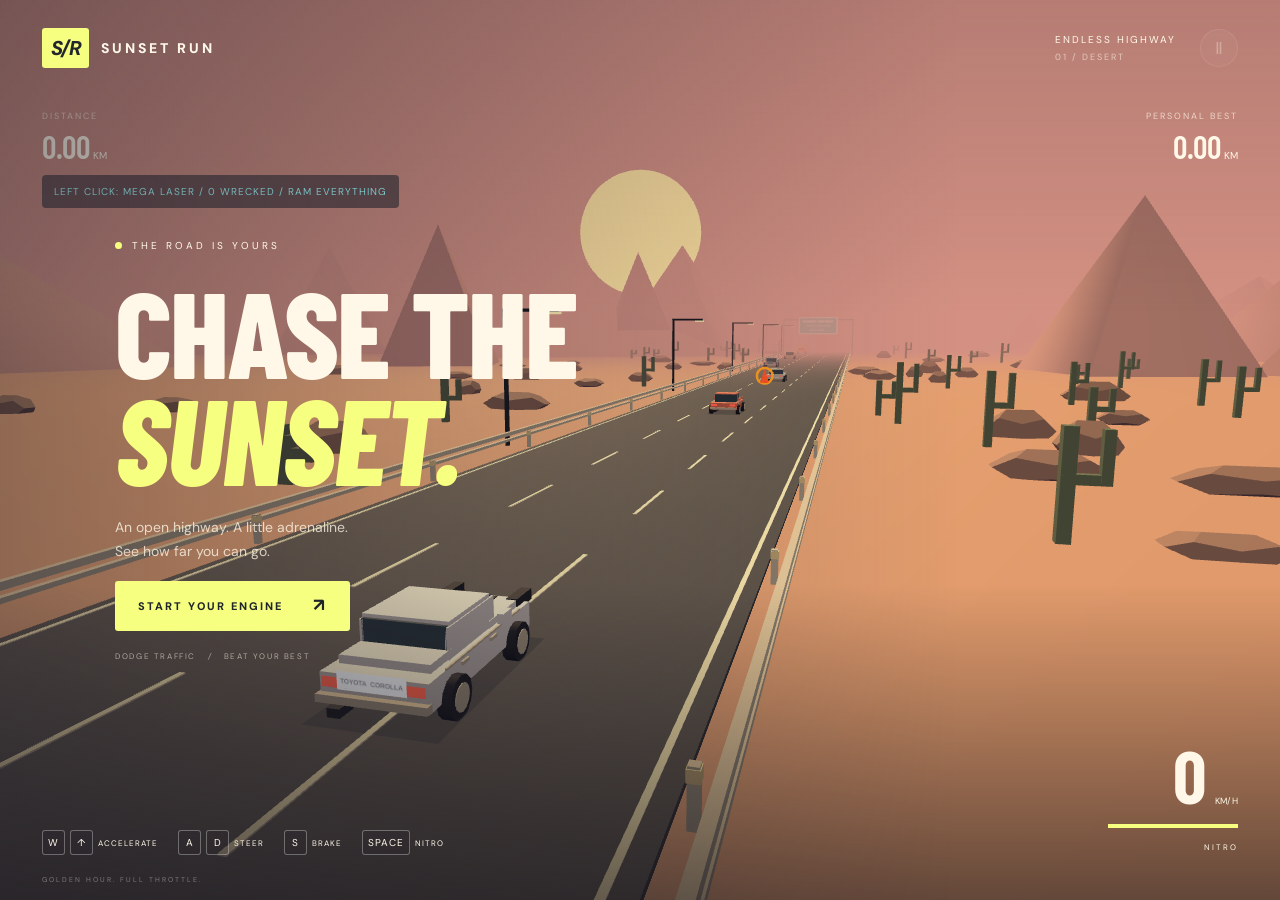
==== Israel/index.html @ e7666c40 "Moved everything into Israel Folder" ====
<!doctype html>
<html lang="en">
<head>
  <meta charset="UTF-8">
  <meta name="viewport" content="width=device-width, initial-scale=1.0">
  <meta name="theme-color" content="#151720">
  <title>Sunset Run — Arcade racer</title>
  <link rel="stylesheet" href="style.css">
</head>
<body>
  <main id="game">
    <div id="scene" aria-label="Three dimensional highway racing game"></div>
    <header><a class="brand" href="./"><span class="brand-icon">S/R</span> SUNSET RUN</a><div class="edition">ENDLESS HIGHWAY <span>01 / DESERT</span></div><button id="pause" class="icon-button" aria-label="Pause game" disabled>Ⅱ</button></header>
    <div class="top-hud"><div><span class="label">DISTANCE</span><strong><span id="distance">0.00</span><small> KM</small></strong></div><div class="best"><span class="label">PERSONAL BEST</span><strong><span id="best">0.00</span><small> KM</small></strong></div></div>
    <div id="combat" class="combat">LEFT CLICK: MEGA LASER / RAM EVERYTHING</div>
    <button class="touch-laser" data-key="KeyF" aria-label="Fire lasers">FIRE LASERS</button>
    <section id="overlay" class="overlay" aria-labelledby="title">
      <div class="intro"><div class="eyebrow"><span></span> THE ROAD IS YOURS</div><h1 id="title">CHASE THE<br><em>SUNSET.</em></h1><p id="message">An open highway. A little adrenaline.<br>See how far you can go.</p><button id="start" class="start" disabled>LOADING ENGINE… <span>↗</span></button><div class="intro-hint">DODGE TRAFFIC <i> / </i> BEAT YOUR BEST</div></div>
    </section>
    <footer><div class="controls"><span><kbd>W</kbd><kbd>↑</kbd> ACCELERATE</span><span><kbd>A</kbd><kbd>D</kbd> STEER</span><span><kbd>S</kbd> BRAKE</span><span><kbd>SPACE</kbd> NITRO</span></div><div class="speed"><strong id="speed">0</strong><span>KM/H</span><div class="nitro-track"><div id="nitro"></div></div><small>NITRO</small></div></footer>
    <div class="touch-controls"><button data-key="ArrowLeft" aria-label="Steer left">←</button><button data-key="ArrowRight" aria-label="Steer right">→</button><button data-key="ArrowDown" aria-label="Brake">BRAKE</button><button data-key="Space" aria-label="Nitro">NITRO</button><button data-key="ArrowUp" aria-label="Accelerate">GO</button></div>
    <div class="corner-note">GOLDEN HOUR. FULL THROTTLE.</div>
  </main>
  <script src="three.min.js"></script>
  <script src="game.js"></script>
</body>
</html>
---- Israel/style.css ----
@import url('https://fonts.googleapis.com/css2?family=Barlow+Condensed:wght@600;700;800;900&family=DM+Sans:wght@400;500;600;700&display=swap');
.combat{position:absolute;top:175px;left:42px;z-index:2;font-size:10px;letter-spacing:1px;color:#9fffff;background:#20232d99;padding:10px 12px;border-radius:4px;pointer-events:none}.combat.on-fire{color:#fff0a0;background:#ba3c12cc}.touch-laser{display:none;position:absolute;bottom:88px;left:20px;z-index:4;padding:16px;color:#9fffff;background:#20232dcc;border:1px solid #9fffff;border-radius:8px;touch-action:none}@media(max-width:700px){.combat{top:145px;left:20px;font-size:8px;max-width:90%}.touch-laser{display:block}}
:root{font-family:'DM Sans',sans-serif;color:#fff8e9;background:#c98779;font-synthesis:none}*{box-sizing:border-box}body{margin:0;overflow:hidden}button,a{-webkit-tap-highlight-color:transparent}button{font:inherit;cursor:pointer}button:focus-visible,a:focus-visible{outline:3px solid #fff;outline-offset:5px}#game{height:100dvh;min-height:480px;position:relative;overflow:hidden}#scene{position:absolute;inset:0}canvas{display:block;width:100%;height:100%}#game:after{content:'';position:absolute;inset:0;pointer-events:none;background:linear-gradient(#221a292b,transparent 35%,transparent 65%,#17151b9e)}header{position:absolute;top:0;left:0;width:100%;padding:28px 42px;display:flex;align-items:center;gap:24px;z-index:3}.brand{color:inherit;text-decoration:none;letter-spacing:3px;font-weight:800;font-size:14px;display:flex;align-items:center;gap:12px}.brand-icon{background:#f6ff80;color:#23272b;font-style:italic;letter-spacing:-2px;font-size:20px;padding:7px 9px;border-radius:3px}.edition{margin-left:auto;font-size:10px;letter-spacing:2px}.edition span{display:block;color:#fff8e99c;margin-top:5px;font-size:9px}.icon-button{background:#ffffff15;border:1px solid #ffffff45;color:inherit;width:38px;height:38px;border-radius:50%}.icon-button:disabled{opacity:.35}.top-hud{position:absolute;top:110px;left:42px;right:42px;display:flex;justify-content:space-between;z-index:2}.label{display:block;font-size:9px;letter-spacing:2px;margin-bottom:5px;color:#fff8e9b3}.top-hud strong{font-family:'Barlow Condensed',sans-serif;font-size:32px;font-weight:600}.top-hud small{font:10px 'DM Sans',sans-serif}.best{text-align:right}.overlay{position:absolute;inset:0;z-index:2;display:flex;align-items:center;padding:50px 9%;background:linear-gradient(90deg,#23212b70,transparent 75%)}.overlay[hidden]{display:none}.intro{margin-top:0}.eyebrow{font-size:10px;letter-spacing:3px;display:flex;align-items:center;gap:10px}.eyebrow span{width:7px;height:7px;background:#f6ff80;border-radius:50%}h1{font-family:'Barlow Condensed',Impact,sans-serif;font-size:clamp(70px,9.5vw,144px);font-weight:800;line-height:.88;letter-spacing:-2px;margin:25px 0}h1 em{color:#f6ff80;font-style:italic}p{font-size:14px;line-height:1.7;color:#fff8e9c4}.start{margin-top:18px;border:0;border-radius:3px;background:#f6ff80;padding:18px 23px;color:#20252a;font-size:11px;font-weight:800;letter-spacing:2px;min-width:225px;display:flex;justify-content:space-between;gap:30px}.start:hover{background:#fcffbc;transform:translateY(-2px)}.start:disabled{opacity:.65;cursor:wait}.start span{font-size:18px;line-height:12px}.intro-hint{margin-top:20px;font-size:8px;letter-spacing:1.6px;color:#fff8e990}.intro-hint i{padding:0 8px}footer{position:absolute;bottom:45px;left:42px;right:42px;z-index:3;display:flex;align-items:flex-end;justify-content:space-between;pointer-events:none}.controls{display:flex;gap:20px;align-items:center;font-size:8px;letter-spacing:1px}.controls>span{display:flex;align-items:center;gap:5px}kbd{font:10px 'DM Sans',sans-serif;border:1px solid #ffffff50;background:#24202b25;padding:5px;min-width:23px;text-align:center;border-radius:3px}.speed{text-align:right}.speed strong{font-family:'Barlow Condensed',sans-serif;font-size:74px;line-height:1}.speed>span{font-size:9px;margin-left:8px}.nitro-track{width:130px;height:4px;background:#ffffff30;margin:12px 0 6px auto}#nitro{height:100%;width:100%;background:#f6ff80}.speed small{font-size:8px;letter-spacing:2px}.corner-note{position:absolute;bottom:16px;left:42px;z-index:3;font-size:7px;letter-spacing:2px;color:#ffffff60}.touch-controls{display:none;position:absolute;bottom:20px;left:16px;right:16px;z-index:4;gap:8px}.touch-controls button{touch-action:none;user-select:none;background:#25253099;color:white;border:1px solid #ffffff50;border-radius:8px;min-height:48px;flex:1;font-size:12px}.touch-controls button:active{background:#747848}@media(max-width:700px){header{padding:20px}.edition{display:none}header .icon-button{margin-left:auto}.top-hud{left:20px;right:20px;top:86px}.overlay{padding:25px}.intro{margin-top:-30px}h1{font-size:80px}.controls{display:none}footer{bottom:90px;right:20px;left:20px}.speed strong{font-size:48px}.corner-note{display:none}.touch-controls{display:flex}.intro-hint{font-size:7px}}@media(max-height:600px){h1{font-size:64px;margin:12px 0}.intro{margin-top:45px}.intro p{margin:8px 0}.start{margin-top:8px;padding:14px 20px}.intro-hint{margin-top:12px}.top-hud{top:85px}.controls{gap:9px}}
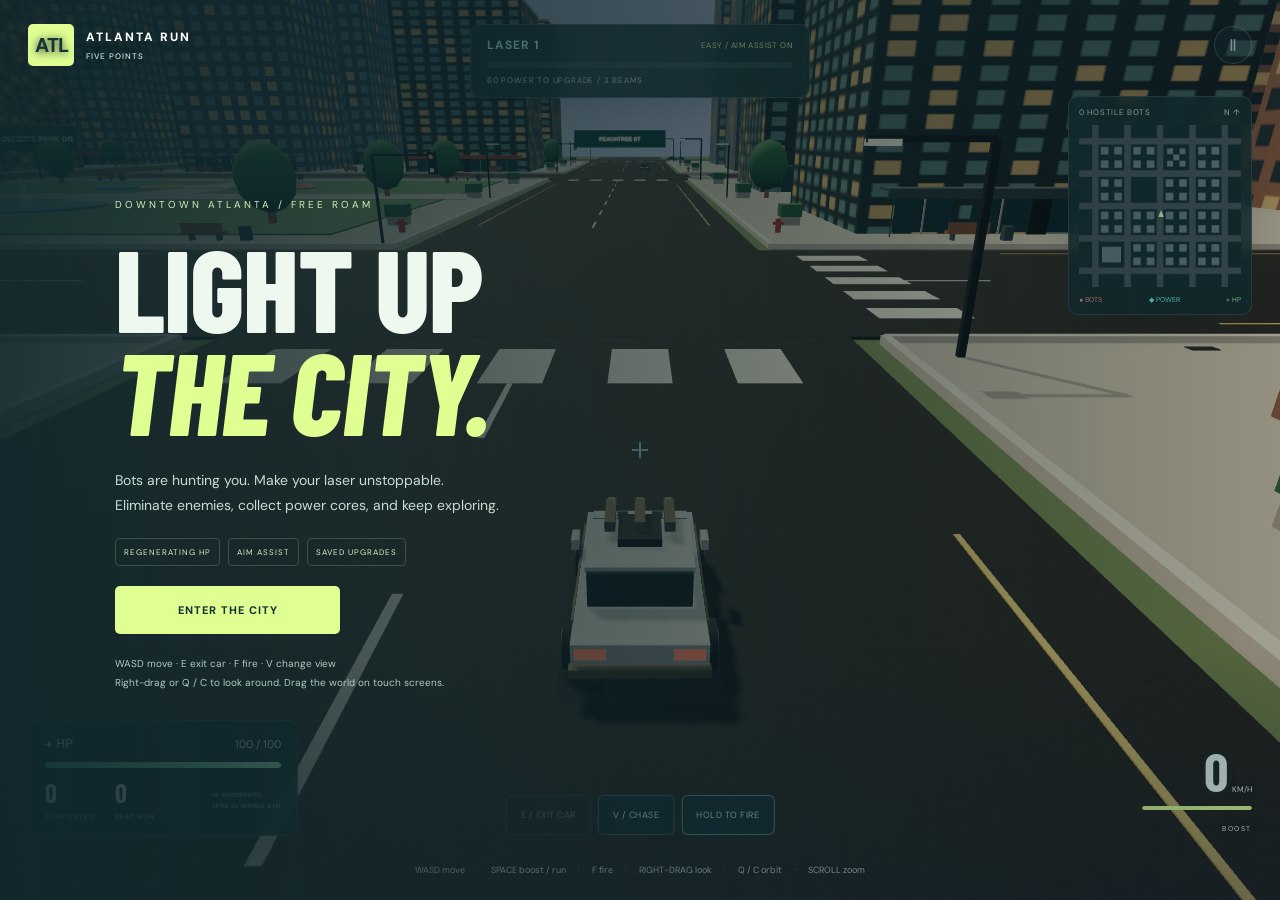
==== commit ed4891fb: "Features" ====
--- a/Israel/index.html
+++ b/Israel/index.html
@@ -3,25 +3,29 @@
 <head>
   <meta charset="UTF-8">
   <meta name="viewport" content="width=device-width, initial-scale=1.0">
-  <meta name="theme-color" content="#151720">
-  <title>Sunset Run — Arcade racer</title>
+  <meta name="theme-color" content="#14272d">
+  <title>Atlanta Run | Laser Uprising</title>
   <link rel="stylesheet" href="style.css">
 </head>
 <body>
   <main id="game">
-    <div id="scene" aria-label="Three dimensional highway racing game"></div>
-    <header><a class="brand" href="./"><span class="brand-icon">S/R</span> SUNSET RUN</a><div class="edition">ENDLESS HIGHWAY <span>01 / DESERT</span></div><button id="pause" class="icon-button" aria-label="Pause game" disabled>Ⅱ</button></header>
-    <div class="top-hud"><div><span class="label">DISTANCE</span><strong><span id="distance">0.00</span><small> KM</small></strong></div><div class="best"><span class="label">PERSONAL BEST</span><strong><span id="best">0.00</span><small> KM</small></strong></div></div>
-    <div id="combat" class="combat">LEFT CLICK: MEGA LASER / RAM EVERYTHING</div>
-    <button class="touch-laser" data-key="KeyF" aria-label="Fire lasers">FIRE LASERS</button>
-    <section id="overlay" class="overlay" aria-labelledby="title">
-      <div class="intro"><div class="eyebrow"><span></span> THE ROAD IS YOURS</div><h1 id="title">CHASE THE<br><em>SUNSET.</em></h1><p id="message">An open highway. A little adrenaline.<br>See how far you can go.</p><button id="start" class="start" disabled>LOADING ENGINE… <span>↗</span></button><div class="intro-hint">DODGE TRAFFIC <i> / </i> BEAT YOUR BEST</div></div>
-    </section>
-    <footer><div class="controls"><span><kbd>W</kbd><kbd>↑</kbd> ACCELERATE</span><span><kbd>A</kbd><kbd>D</kbd> STEER</span><span><kbd>S</kbd> BRAKE</span><span><kbd>SPACE</kbd> NITRO</span></div><div class="speed"><strong id="speed">0</strong><span>KM/H</span><div class="nitro-track"><div id="nitro"></div></div><small>NITRO</small></div></footer>
-    <div class="touch-controls"><button data-key="ArrowLeft" aria-label="Steer left">←</button><button data-key="ArrowRight" aria-label="Steer right">→</button><button data-key="ArrowDown" aria-label="Brake">BRAKE</button><button data-key="Space" aria-label="Nitro">NITRO</button><button data-key="ArrowUp" aria-label="Accelerate">GO</button></div>
-    <div class="corner-note">GOLDEN HOUR. FULL THROTTLE.</div>
+    <div id="scene" aria-label="Open-world downtown Atlanta laser survival game"></div>
+    <header><a class="brand" href="./"><span>ATL</span><div>ATLANTA RUN<small id="district">DOWNTOWN / LASER UPRISING</small></div></a><button id="pause" aria-label="Pause game" disabled>Ⅱ</button></header>
+    <section class="power-panel" aria-label="Laser progression"><div><strong id="power-level">LASER 1</strong><span id="streak">EASY / AIM ASSIST ON</span></div><div class="meter"><div id="power-fill"></div></div><small id="power-detail">ELIMINATE BOTS. COLLECT POWER. UPGRADE.</small></section>
+    <aside class="radar-panel" aria-label="City radar"><div class="panel-title"><span id="bot-count">HOSTILE BOTS</span><span>N ↑</span></div><canvas id="minimap" width="240" height="240" aria-label="City radar. Red dots are enemies, blue dots are power, green dots restore health. Tap to mark a destination."></canvas><div class="radar-key"><span>● BOTS</span><span>◆ POWER</span><span>+ HP</span></div></aside>
+    <div id="toast" role="status" hidden></div>
+    <div id="crosshair" aria-hidden="true"><i></i><b></b></div>
+    <div id="damage-flash" aria-hidden="true"></div>
+    <section id="health" class="health-panel" aria-label="Player health"><div class="health-title"><strong>+ HP</strong><span id="hp-value">100 / 100</span></div><div class="meter"><div id="hp-fill"></div></div><div class="score"><div><strong id="kills">0</strong><small>ELIMINATED</small></div><div><strong id="best">0</strong><small>BEST RUN</small></div><span>HP REGENERATES<br>AFTER 5s WITHOUT A HIT</span></div></section>
+    <nav class="action-bar" aria-label="Game controls"><button id="vehicle" disabled>E / EXIT CAR</button><button id="view">V / CHASE</button><button class="fire-button" data-key="KeyF">HOLD TO FIRE</button></nav>
+    <div class="driving-hud"><strong id="speed">0</strong><small>KM/H</small><div class="meter"><div id="nitro"></div></div><span>BOOST</span></div>
+    <div class="controls-hint">WASD move <i>·</i> SPACE boost / run <i>·</i> F fire <i>·</i> RIGHT-DRAG look <i>·</i> Q / C orbit <i>·</i> SCROLL zoom</div>
+    <div class="touch-controls"><button data-key="ArrowLeft" aria-label="Turn or move left">←</button><button data-key="ArrowRight" aria-label="Turn or move right">→</button><button data-key="ArrowDown" aria-label="Reverse or move backward">BACK</button><button data-key="Space" aria-label="Boost or sprint">BOOST</button><button data-key="ArrowUp" aria-label="Drive or walk forward">GO</button></div>
+    <section id="overlay" class="overlay" aria-labelledby="title"><div class="intro"><div class="eyebrow">DOWNTOWN ATLANTA / FREE ROAM</div><h1 id="title">LIGHT UP<br><em>THE CITY.</em></h1><p id="message">Bots are hunting you. Make your laser unstoppable.<br>Eliminate enemies, collect power cores, and keep exploring.</p><div class="intro-features"><span>REGENERATING HP</span><span>AIM ASSIST</span><span>SAVED UPGRADES</span></div><button id="start" disabled>LOADING CITY</button><p class="intro-controls">WASD move · E exit car · F fire · V change view<br>Right-drag or Q / C to look around. Drag the world on touch screens.</p></div></section>
   </main>
   <script src="three.min.js"></script>
+  <script src="downtown-world.js"></script>
+  <script src="downtown-survival.js"></script>
   <script src="game.js"></script>
 </body>
 </html>
--- a/Israel/style.css
+++ b/Israel/style.css
@@ -1,3 +1,14 @@
 @import url('https://fonts.googleapis.com/css2?family=Barlow+Condensed:wght@600;700;800;900&family=DM+Sans:wght@400;500;600;700&display=swap');
-.combat{position:absolute;top:175px;left:42px;z-index:2;font-size:10px;letter-spacing:1px;color:#9fffff;background:#20232d99;padding:10px 12px;border-radius:4px;pointer-events:none}.combat.on-fire{color:#fff0a0;background:#ba3c12cc}.touch-laser{display:none;position:absolute;bottom:88px;left:20px;z-index:4;padding:16px;color:#9fffff;background:#20232dcc;border:1px solid #9fffff;border-radius:8px;touch-action:none}@media(max-width:700px){.combat{top:145px;left:20px;font-size:8px;max-width:90%}.touch-laser{display:block}}
-:root{font-family:'DM Sans',sans-serif;color:#fff8e9;background:#c98779;font-synthesis:none}*{box-sizing:border-box}body{margin:0;overflow:hidden}button,a{-webkit-tap-highlight-color:transparent}button{font:inherit;cursor:pointer}button:focus-visible,a:focus-visible{outline:3px solid #fff;outline-offset:5px}#game{height:100dvh;min-height:480px;position:relative;overflow:hidden}#scene{position:absolute;inset:0}canvas{display:block;width:100%;height:100%}#game:after{content:'';position:absolute;inset:0;pointer-events:none;background:linear-gradient(#221a292b,transparent 35%,transparent 65%,#17151b9e)}header{position:absolute;top:0;left:0;width:100%;padding:28px 42px;display:flex;align-items:center;gap:24px;z-index:3}.brand{color:inherit;text-decoration:none;letter-spacing:3px;font-weight:800;font-size:14px;display:flex;align-items:center;gap:12px}.brand-icon{background:#f6ff80;color:#23272b;font-style:italic;letter-spacing:-2px;font-size:20px;padding:7px 9px;border-radius:3px}.edition{margin-left:auto;font-size:10px;letter-spacing:2px}.edition span{display:block;color:#fff8e99c;margin-top:5px;font-size:9px}.icon-button{background:#ffffff15;border:1px solid #ffffff45;color:inherit;width:38px;height:38px;border-radius:50%}.icon-button:disabled{opacity:.35}.top-hud{position:absolute;top:110px;left:42px;right:42px;display:flex;justify-content:space-between;z-index:2}.label{display:block;font-size:9px;letter-spacing:2px;margin-bottom:5px;color:#fff8e9b3}.top-hud strong{font-family:'Barlow Condensed',sans-serif;font-size:32px;font-weight:600}.top-hud small{font:10px 'DM Sans',sans-serif}.best{text-align:right}.overlay{position:absolute;inset:0;z-index:2;display:flex;align-items:center;padding:50px 9%;background:linear-gradient(90deg,#23212b70,transparent 75%)}.overlay[hidden]{display:none}.intro{margin-top:0}.eyebrow{font-size:10px;letter-spacing:3px;display:flex;align-items:center;gap:10px}.eyebrow span{width:7px;height:7px;background:#f6ff80;border-radius:50%}h1{font-family:'Barlow Condensed',Impact,sans-serif;font-size:clamp(70px,9.5vw,144px);font-weight:800;line-height:.88;letter-spacing:-2px;margin:25px 0}h1 em{color:#f6ff80;font-style:italic}p{font-size:14px;line-height:1.7;color:#fff8e9c4}.start{margin-top:18px;border:0;border-radius:3px;background:#f6ff80;padding:18px 23px;color:#20252a;font-size:11px;font-weight:800;letter-spacing:2px;min-width:225px;display:flex;justify-content:space-between;gap:30px}.start:hover{background:#fcffbc;transform:translateY(-2px)}.start:disabled{opacity:.65;cursor:wait}.start span{font-size:18px;line-height:12px}.intro-hint{margin-top:20px;font-size:8px;letter-spacing:1.6px;color:#fff8e990}.intro-hint i{padding:0 8px}footer{position:absolute;bottom:45px;left:42px;right:42px;z-index:3;display:flex;align-items:flex-end;justify-content:space-between;pointer-events:none}.controls{display:flex;gap:20px;align-items:center;font-size:8px;letter-spacing:1px}.controls>span{display:flex;align-items:center;gap:5px}kbd{font:10px 'DM Sans',sans-serif;border:1px solid #ffffff50;background:#24202b25;padding:5px;min-width:23px;text-align:center;border-radius:3px}.speed{text-align:right}.speed strong{font-family:'Barlow Condensed',sans-serif;font-size:74px;line-height:1}.speed>span{font-size:9px;margin-left:8px}.nitro-track{width:130px;height:4px;background:#ffffff30;margin:12px 0 6px auto}#nitro{height:100%;width:100%;background:#f6ff80}.speed small{font-size:8px;letter-spacing:2px}.corner-note{position:absolute;bottom:16px;left:42px;z-index:3;font-size:7px;letter-spacing:2px;color:#ffffff60}.touch-controls{display:none;position:absolute;bottom:20px;left:16px;right:16px;z-index:4;gap:8px}.touch-controls button{touch-action:none;user-select:none;background:#25253099;color:white;border:1px solid #ffffff50;border-radius:8px;min-height:48px;flex:1;font-size:12px}.touch-controls button:active{background:#747848}@media(max-width:700px){header{padding:20px}.edition{display:none}header .icon-button{margin-left:auto}.top-hud{left:20px;right:20px;top:86px}.overlay{padding:25px}.intro{margin-top:-30px}h1{font-size:80px}.controls{display:none}footer{bottom:90px;right:20px;left:20px}.speed strong{font-size:48px}.corner-note{display:none}.touch-controls{display:flex}.intro-hint{font-size:7px}}@media(max-height:600px){h1{font-size:64px;margin:12px 0}.intro{margin-top:45px}.intro p{margin:8px 0}.start{margin-top:8px;padding:14px 20px}.intro-hint{margin-top:12px}.top-hud{top:85px}.controls{gap:9px}}
+:root{font-family:'DM Sans',Arial,sans-serif;color:#eff8ee;background:#16282e;font-synthesis:none}*{box-sizing:border-box}body{margin:0;overflow:hidden}button,a{-webkit-tap-highlight-color:transparent}button{font:inherit;cursor:pointer;touch-action:manipulation}button:focus-visible,a:focus-visible{outline:2px solid #d7ff93;outline-offset:4px}button:disabled{opacity:.4;cursor:default}#game{height:100dvh;min-height:420px;position:relative;overflow:hidden}#scene{position:absolute;inset:0}#scene canvas{display:block;width:100%;height:100%;touch-action:none}#game:after{content:'';position:absolute;inset:0;background:linear-gradient(#0d202b40,transparent 25%,transparent 72%,#0a172862);pointer-events:none;z-index:1}
+header{position:absolute;top:24px;left:28px;right:28px;display:flex;justify-content:space-between;align-items:center;z-index:9}.brand{display:flex;align-items:center;gap:12px;color:#fff;text-decoration:none;font-size:12px;letter-spacing:2px;font-weight:800;text-shadow:0 1px 8px #142b2e}.brand>span{display:grid;place-items:center;width:46px;height:42px;background:#dfff93;color:#183336;letter-spacing:-1px;border-radius:5px;font-size:20px}.brand small{display:block;font-size:8px;letter-spacing:1px;margin-top:6px;font-weight:500;color:#d3e8df}#pause{border:1px solid #cce2df66;border-radius:50%;width:38px;height:38px;background:#142c33ba;color:#fff;font-size:16px}
+.power-panel,.radar-panel,.health-panel{position:absolute;z-index:3;background:#11282bd9;border:1px solid #d0efe125;box-shadow:0 8px 30px #00172124;backdrop-filter:blur(9px);border-radius:10px}.power-panel{top:24px;left:50%;transform:translateX(-50%);width:340px;padding:12px 16px}.power-panel>div:first-child{display:flex;justify-content:space-between;align-items:center}.power-panel strong{font-size:12px;color:#afffee;letter-spacing:1px}#streak{font-size:8px;color:#d9e898;letter-spacing:.4px}.meter{height:6px;background:#8cafaa25;border-radius:5px;overflow:hidden}.meter>div{height:100%;border-radius:5px;transition:width .18s ease}#power-fill{background:linear-gradient(90deg,#3dddc4,#c0ffda);width:0}.power-panel .meter{margin:9px 0 7px}.power-panel>small{display:block;font-size:8px;letter-spacing:.8px;color:#c0d8cf}
+.radar-panel{right:28px;top:96px;width:184px;padding:10px}.panel-title{display:flex;justify-content:space-between;font-size:8px;letter-spacing:.7px;margin-bottom:8px;color:#d2e6d9}#minimap{width:100%;height:auto;aspect-ratio:1;display:block;border-radius:6px;cursor:crosshair;touch-action:manipulation}.radar-key{display:flex;justify-content:space-between;font-size:7px;margin-top:8px}.radar-key span:nth-child(1){color:#ff9891}.radar-key span:nth-child(2){color:#6bfff0}.radar-key span:nth-child(3){color:#9cffad}
+.health-panel{bottom:64px;left:28px;width:270px;padding:14px 16px}.health-title{display:flex;justify-content:space-between;align-items:center;margin-bottom:10px}.health-title strong{color:#a8f7b9;font-size:13px}.health-title span{font-size:11px;font-variant-numeric:tabular-nums}#hp-fill{width:100%;background:linear-gradient(90deg,#48c392,#b4ffd1)}.health-panel.low #hp-fill{background:#ff8278}.score{display:flex;gap:20px;margin-top:12px}.score strong{font-family:'Barlow Condensed',Impact,sans-serif;font-size:26px;line-height:1}.score small{display:block;font-size:7px;letter-spacing:1px;margin-top:4px;color:#b0c9bd}.score>span{font-size:6px;line-height:1.8;margin:auto 0 auto auto;color:#9bbaad}
+.action-bar{position:absolute;z-index:4;bottom:65px;left:50%;transform:translateX(-50%);display:flex;gap:7px}.action-bar button{border:1px solid #b6dbcc44;background:#122b31e0;color:#e0f5e9;border-radius:6px;padding:13px 14px;font-size:9px;letter-spacing:.5px;white-space:nowrap}.action-bar button:hover:enabled{background:#30514f}.action-bar .fire-button{border-color:#97eacc88;color:#ceffe6;touch-action:none}.fire-button:active{background:#539580}.driving-hud{position:absolute;bottom:64px;right:28px;z-index:3;text-align:right;width:110px;text-shadow:0 1px 6px #132b2e}.driving-hud>strong{font-family:'Barlow Condensed',Impact,sans-serif;font-size:54px;line-height:1}.driving-hud>small{font-size:8px;margin-left:4px}.driving-hud .meter{margin:8px 0 5px;height:4px}#nitro{width:100%;background:#dfff93}.driving-hud>span{font-size:7px;letter-spacing:1.6px}.controls-hint{position:absolute;left:0;right:0;bottom:24px;text-align:center;z-index:3;font-size:9px;color:#e8f2e3;text-shadow:0 1px 5px #10242a}.controls-hint i{font-style:normal;margin:0 10px;color:#a2baae}
+#toast{position:absolute;z-index:5;top:108px;left:50%;transform:translateX(-50%);max-width:440px;width:max-content;padding:12px 18px;border:1px solid #dfff9366;border-radius:7px;background:#173b36e8;color:#e6ffd4;font-size:11px;text-align:center;pointer-events:none}#toast[hidden]{display:none}#crosshair{position:absolute;z-index:2;left:50%;top:50%;width:16px;height:16px;transform:translate(-50%,-50%);pointer-events:none;opacity:.7}#crosshair i,#crosshair b{position:absolute;background:#e0ffed;box-shadow:0 0 4px #163d40}#crosshair i{width:16px;height:2px;top:7px}#crosshair b{width:2px;height:16px;left:7px}#crosshair.confirmed{transform:translate(-50%,-50%) rotate(45deg);opacity:1}#crosshair.confirmed i,#crosshair.confirmed b{background:#ffdd84}#damage-flash{position:absolute;inset:0;z-index:5;box-shadow:inset 0 0 110px #fa4b4166;opacity:0;transition:opacity .2s;pointer-events:none}#damage-flash.hit{opacity:1}
+.overlay{position:absolute;inset:0;z-index:8;display:flex;align-items:center;padding:70px 9%;background:linear-gradient(90deg,#10282dec,#10282d50)}.overlay[hidden]{display:none}.intro{max-width:780px}.eyebrow{font-size:10px;letter-spacing:3px;color:#d2edb6}h1{font-family:'Barlow Condensed',Impact,sans-serif;font-size:clamp(70px,9vw,130px);line-height:.9;letter-spacing:-1px;margin:25px 0;font-weight:800}h1 em{color:#dfff93;font-style:italic}.intro>p{font-size:14px;line-height:1.8;color:#c8ddd3}.intro-features{display:flex;gap:8px;margin:20px 0}.intro-features span{font-size:8px;letter-spacing:1px;border:1px solid #c5ebbd33;border-radius:4px;padding:8px;color:#d8efbe}#start{display:block;min-width:225px;padding:17px 24px;border:0;background:#dfff93;border-radius:5px;font-weight:800;font-size:11px;letter-spacing:1px;color:#19342f;margin:20px 0}#start:hover{background:#edffc9}.intro .intro-controls{font-size:10px;color:#adccc0;line-height:1.9}.touch-controls{display:none}
+@media(max-width:1050px){.power-panel{width:290px;left:52%}.action-bar{bottom:65px;left:auto;right:170px;transform:none;flex-wrap:wrap;max-width:260px;justify-content:flex-end}.action-bar button{font-size:8px;padding:11px}.health-panel{width:235px}.score{gap:16px}.controls-hint{font-size:8px}.controls-hint i{margin:0 5px}}
+@media(max-width:700px){header{top:14px;left:14px;right:14px}.brand{font-size:10px;letter-spacing:1px;gap:8px}.brand>span{width:37px;height:36px;font-size:16px}.brand small{font-size:6px}.power-panel{left:14px;top:68px;transform:none;width:calc(100% - 152px);padding:10px}.power-panel strong{font-size:10px}#streak{font-size:6px}.power-panel>small{font-size:6px;letter-spacing:.3px}.radar-panel{top:68px;right:14px;width:116px;padding:7px}.panel-title{font-size:6px}.radar-key{font-size:5px}.health-panel{bottom:137px;left:14px;width:190px;padding:10px}.health-title{margin-bottom:7px}.health-title strong{font-size:10px}.health-title span{font-size:9px}.score{margin-top:9px;gap:16px}.score strong{font-size:22px}.score small{font-size:6px}.score>span{font-size:5px}.action-bar{bottom:82px;left:14px;right:14px;max-width:none;flex-wrap:nowrap;justify-content:stretch;gap:6px}.action-bar button{flex:1;font-size:8px;padding:12px 4px}.driving-hud{bottom:142px;right:14px;width:80px}.driving-hud>strong{font-size:38px}.controls-hint{display:none}.touch-controls{display:flex;position:absolute;bottom:18px;left:14px;right:14px;gap:6px;z-index:4}.touch-controls button{flex:1;min-height:48px;background:#18363ce0;border:1px solid #c3ead84d;color:#e4f9e9;border-radius:6px;font-size:10px;touch-action:none}.touch-controls button:active{background:#46766c}#toast{top:210px;max-width:calc(100% - 28px);font-size:9px;padding:10px}.overlay{padding:75px 22px 25px}h1{font-size:clamp(64px,12vw,86px)}.eyebrow{font-size:8px;letter-spacing:1px}.intro>p{font-size:12px}.intro-features{gap:5px}.intro-features span{font-size:6px;padding:6px}.intro .intro-controls{font-size:8px}}
+@media(max-height:560px){h1{font-size:60px;margin:15px 0}.intro-features{margin:10px 0}.intro>p{margin:10px 0}.intro #start{padding:13px 22px;margin:12px 0}.overlay{padding-top:60px;padding-bottom:20px}.intro .intro-controls{font-size:8px}.radar-panel{width:120px}.power-panel{top:16px}.health-panel{bottom:55px}.action-bar{bottom:55px}.driving-hud{bottom:55px}.controls-hint{bottom:18px}#toast{top:88px}}
+@media(max-height:560px) and (max-width:700px){.power-panel{top:65px}.health-panel{bottom:127px;padding:8px}.health-panel .score{display:none}.action-bar{bottom:75px}.driving-hud{bottom:127px}.touch-controls{bottom:12px}#toast{top:175px}.intro-features{display:none}h1{font-size:52px}.intro>p{font-size:10px}.intro .intro-controls{font-size:7px}}
+@media(prefers-reduced-motion:reduce){.meter>div,#damage-flash{transition:none}}
